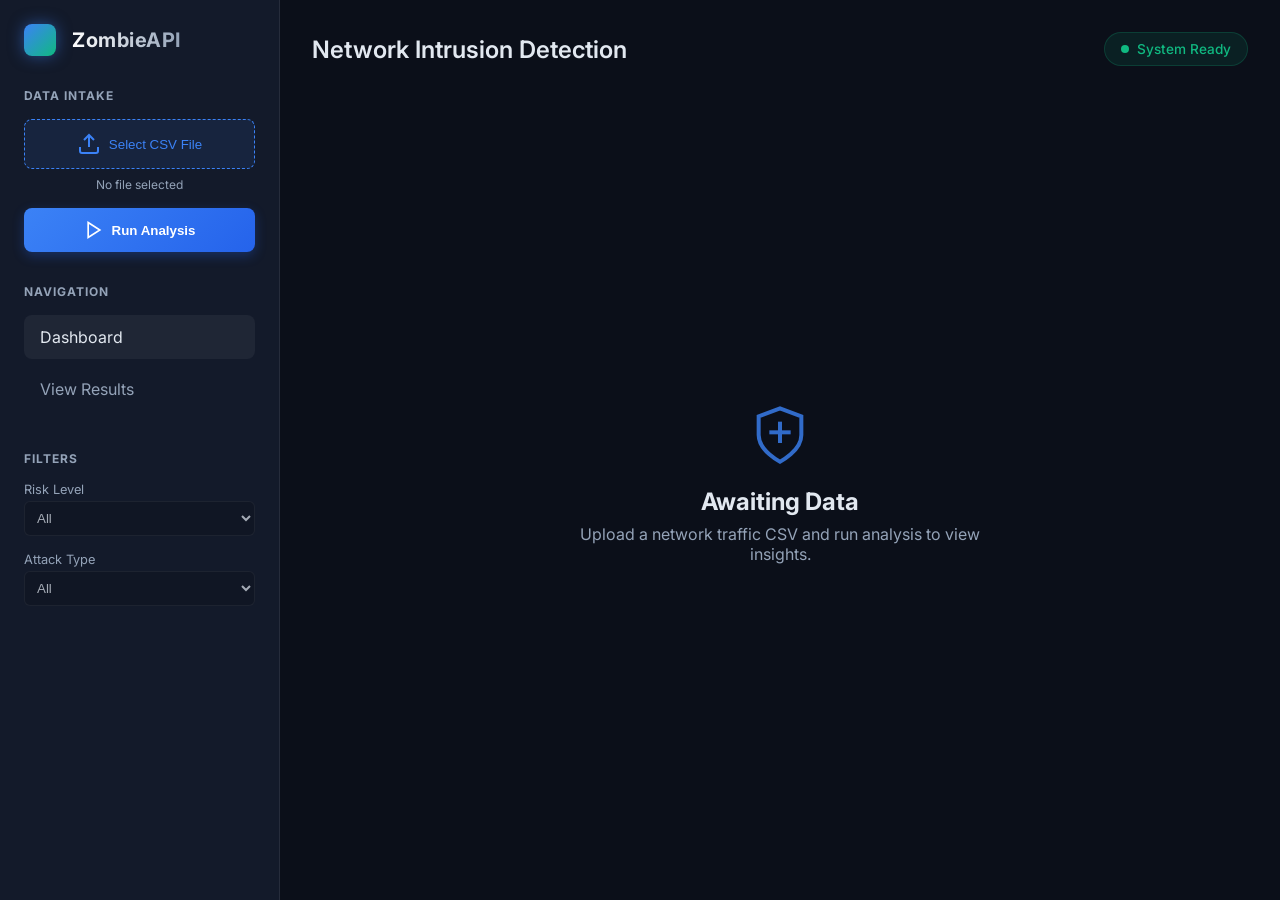
==== dashboard/static/index.html @ d1b9292c "added ui+backend" ====
<!DOCTYPE html>
<html lang="en">
<head>
    <meta charset="UTF-8">
    <meta name="viewport" content="width=device-width, initial-scale=1.0">
    <title>NIDS Dashboard - AI Security</title>
    <link href="https://fonts.googleapis.com/css2?family=Inter:wght@300;400;500;600;700&display=swap" rel="stylesheet">
    <link rel="stylesheet" href="styles.css">
</head>
<body>
    <div class="dashboard-container">
        <!-- Sidebar -->
        <aside class="sidebar">
            <div class="brand">
                <div class="logo"></div>
                <h2>ZombieAPI</h2>
            </div>
            
            <div class="nav-section">
                <h3>Data Intake</h3>
                <div class="upload-area" id="uploadArea">
                    <input type="file" id="csvFile" accept=".csv" hidden>
                    <button class="upload-btn" onclick="document.getElementById('csvFile').click()">
                        <svg width="24" height="24" viewBox="0 0 24 24" fill="none" stroke="currentColor" stroke-width="2"><path d="M21 15v4a2 2 0 0 1-2 2H5a2 2 0 0 1-2-2v-4"/><polyline points="17 8 12 3 7 8"/><line x1="12" y1="3" x2="12" y2="15"/></svg>
                        Select CSV File
                    </button>
                    <span id="fileName" class="file-name">No file selected</span>
                </div>
                
                <button class="action-btn primary" id="runAnalysisBtn">
                    <svg width="20" height="20" viewBox="0 0 24 24" fill="none" stroke="currentColor" stroke-width="2"><polygon points="5 3 19 12 5 21 5 3"/></svg>
                    Run Analysis
                </button>
            </div>

            <div class="nav-section">
                <h3>Navigation</h3>
                <ul class="nav-links">
                    <li class="active"><a href="#">Dashboard</a></li>
                    <li><a href="#" id="viewResultsBtn">View Results</a></li>
                </ul>
            </div>

            <div class="nav-section">
                <h3>Filters</h3>
                <div class="filter-group">
                    <label>Risk Level</label>
                    <select disabled>
                        <option>All</option>
                        <option>High</option>
                        <option>Medium</option>
                        <option>Low</option>
                    </select>
                </div>
                <div class="filter-group">
                    <label>Attack Type</label>
                    <select disabled>
                        <option>All</option>
                        <option>DDoS</option>
                        <option>Port Scan</option>
                    </select>
                </div>
            </div>
        </aside>

        <!-- Main Content -->
        <main class="main-content">
            <header>
                <h1>Network Intrusion Detection</h1>
                <div class="status-indicator">
                    <span class="pulse"></span>
                    <span id="systemStatus">System Ready</span>
                </div>
            </header>

            <!-- Loading Overlay -->
            <div id="loadingOverlay" class="loading-overlay hidden">
                <div class="spinner"></div>
                <p>Analyzing Traffic via ML Pipeline...</p>
            </div>

            <!-- Dashboard Content -->
            <div id="dashboardContent" class="dashboard-content hidden">
                <!-- Metrics -->
                <section class="metrics-grid">
                    <div class="metric-card">
                        <div class="metric-icon">🌊</div>
                        <div class="metric-info">
                            <span class="label">Total Flows</span>
                            <span class="value" id="metricTotalFlows">0</span>
                        </div>
                    </div>
                    <div class="metric-card warning">
                        <div class="metric-icon">⚠️</div>
                        <div class="metric-info">
                            <span class="label">Anomalies Detected</span>
                            <span class="value" id="metricAnomalies">0</span>
                        </div>
                    </div>
                    <div class="metric-card danger">
                        <div class="metric-icon">🚨</div>
                        <div class="metric-info">
                            <span class="label">High Risk Flows</span>
                            <span class="value" id="metricHighRisk">0</span>
                        </div>
                    </div>
                </section>

                <div class="middle-section">
                    <!-- Feature Importance Placeholder -->
                    <div class="chart-container glass-panel">
                        <h3>Feature Importance</h3>
                        <div id="featureImportanceList" class="feature-list">
                            <!-- Populated via JS -->
                        </div>
                    </div>
                    
                    <!-- Temporal Data Placeholder -->
                    <div class="chart-container glass-panel">
                        <h3>Anomaly Timeline</h3>
                        <div class="timeline-bars" id="timelineBars">
                            <!-- Populated via JS -->
                        </div>
                    </div>
                </div>

                <!-- Data Table -->
                <section class="table-section glass-panel">
                    <div class="table-header">
                        <h3>High-Risk Traffic Patterns</h3>
                    </div>
                    <div class="table-wrapper">
                        <table id="resultsTable">
                            <thead>
                                <tr>
                                    <th>Flow ID</th>
                                    <th>Attack Type</th>
                                    <th>Risk Level</th>
                                    <th>Risk Score</th>
                                    <th>Anomaly Score</th>
                                    <th>Confidence</th>
                                    <th>Behavior Tag</th>
                                    <th>Explanation</th>
                                </tr>
                            </thead>
                            <tbody id="tableBody">
                                <!-- Populated via JS -->
                            </tbody>
                        </table>
                    </div>
                </section>
            </div>
            
            <div id="welcomeScreen" class="welcome-screen">
                <div class="welcome-content">
                    <svg width="64" height="64" viewBox="0 0 24 24" fill="none" stroke="currentColor" stroke-width="1.5"><path d="M12 22s8-4 8-10V5l-8-3-8 3v7c0 6 8 10 8 10z"/><path d="M8 11h8"/><path d="M12 15V7"/></svg>
                    <h2>Awaiting Data</h2>
                    <p>Upload a network traffic CSV and run analysis to view insights.</p>
                </div>
            </div>
        </main>
    </div>
    
    <script src="script.js"></script>
</body>
</html>
---- dashboard/static/styles.css ----
:root {
    --bg-main: #0b0f19;
    --bg-sidebar: #131a2a;
    --bg-panel: rgba(26, 35, 50, 0.6);
    --text-primary: #e2e8f0;
    --text-secondary: #94a3b8;
    --accent-primary: #3b82f6;
    --accent-hover: #2563eb;
    --danger: #ef4444;
    --warning: #f59e0b;
    --success: #10b981;
    --border-color: rgba(255, 255, 255, 0.08);
    --glass-border: rgba(255, 255, 255, 0.1);
}

* {
    margin: 0;
    padding: 0;
    box-sizing: border-box;
}

body {
    font-family: 'Inter', sans-serif;
    background-color: var(--bg-main);
    color: var(--text-primary);
    overflow-x: hidden;
}

/* Layout */
.dashboard-container {
    display: flex;
    height: 100vh;
}

/* Sidebar */
.sidebar {
    width: 280px;
    background-color: var(--bg-sidebar);
    border-right: 1px solid var(--border-color);
    padding: 1.5rem;
    display: flex;
    flex-direction: column;
    gap: 2rem;
}

.brand {
    display: flex;
    align-items: center;
    gap: 1rem;
}

.logo {
    width: 32px;
    height: 32px;
    background: linear-gradient(135deg, var(--accent-primary), var(--success));
    border-radius: 8px;
    box-shadow: 0 0 15px rgba(59, 130, 246, 0.5);
}

.brand h2 {
    font-size: 1.25rem;
    font-weight: 700;
    letter-spacing: 0.5px;
    background: linear-gradient(to right, #fff, #94a3b8);
    -webkit-background-clip: text;
    -webkit-text-fill-color: transparent;
}

.nav-section h3 {
    font-size: 0.75rem;
    text-transform: uppercase;
    color: var(--text-secondary);
    letter-spacing: 1px;
    margin-bottom: 1rem;
}

/* Upload Area */
.upload-area {
    margin-bottom: 1rem;
}

.upload-btn {
    width: 100%;
    background-color: rgba(59, 130, 246, 0.1);
    color: var(--accent-primary);
    border: 1px dashed var(--accent-primary);
    padding: 0.75rem;
    border-radius: 8px;
    cursor: pointer;
    display: flex;
    align-items: center;
    justify-content: center;
    gap: 0.5rem;
    font-weight: 500;
    transition: all 0.3s ease;
}

.upload-btn:hover {
    background-color: rgba(59, 130, 246, 0.2);
}

.file-name {
    display: block;
    font-size: 0.75rem;
    color: var(--text-secondary);
    margin-top: 0.5rem;
    text-align: center;
    white-space: nowrap;
    overflow: hidden;
    text-overflow: ellipsis;
}

/* Buttons */
.action-btn {
    width: 100%;
    padding: 0.75rem;
    border-radius: 8px;
    border: none;
    font-weight: 600;
    cursor: pointer;
    display: flex;
    align-items: center;
    justify-content: center;
    gap: 0.5rem;
    transition: all 0.3s ease;
}

.action-btn.primary {
    background: linear-gradient(135deg, var(--accent-primary), var(--accent-hover));
    color: white;
    box-shadow: 0 4px 12px rgba(37, 99, 235, 0.3);
}

.action-btn.primary:hover {
    box-shadow: 0 6px 16px rgba(37, 99, 235, 0.4);
    transform: translateY(-1px);
}

.action-btn:disabled {
    opacity: 0.5;
    cursor: not-allowed;
    transform: none;
}

/* Navigation Links */
.nav-links {
    list-style: none;
}

.nav-links li {
    margin-bottom: 0.5rem;
}

.nav-links a {
    display: block;
    padding: 0.75rem 1rem;
    color: var(--text-secondary);
    text-decoration: none;
    border-radius: 8px;
    transition: all 0.2s;
}

.nav-links li.active a, .nav-links a:hover {
    background-color: rgba(255, 255, 255, 0.05);
    color: var(--text-primary);
}

/* Filters */
.filter-group {
    margin-bottom: 1rem;
}

.filter-group label {
    display: block;
    font-size: 0.8rem;
    color: var(--text-secondary);
    margin-bottom: 0.25rem;
}

.filter-group select {
    width: 100%;
    background-color: rgba(0, 0, 0, 0.2);
    border: 1px solid var(--border-color);
    color: var(--text-primary);
    padding: 0.5rem;
    border-radius: 6px;
    outline: none;
}

/* Main Content */
.main-content {
    flex: 1;
    display: flex;
    flex-direction: column;
    overflow-y: auto;
    padding: 2rem;
    position: relative;
}

header {
    display: flex;
    justify-content: space-between;
    align-items: center;
    margin-bottom: 2rem;
}

header h1 {
    font-size: 1.5rem;
    font-weight: 600;
}

.status-indicator {
    display: flex;
    align-items: center;
    gap: 0.5rem;
    background-color: rgba(16, 185, 129, 0.1);
    color: var(--success);
    padding: 0.5rem 1rem;
    border-radius: 20px;
    font-size: 0.85rem;
    font-weight: 500;
    border: 1px solid rgba(16, 185, 129, 0.2);
}

.pulse {
    width: 8px;
    height: 8px;
    background-color: var(--success);
    border-radius: 50%;
    box-shadow: 0 0 0 0 rgba(16, 185, 129, 0.7);
    animation: pulse 2s infinite;
}

@keyframes pulse {
    0% { transform: scale(0.95); box-shadow: 0 0 0 0 rgba(16, 185, 129, 0.7); }
    70% { transform: scale(1); box-shadow: 0 0 0 6px rgba(16, 185, 129, 0); }
    100% { transform: scale(0.95); box-shadow: 0 0 0 0 rgba(16, 185, 129, 0); }
}

/* Glassmorphism Panels */
.glass-panel {
    background: var(--bg-panel);
    backdrop-filter: blur(10px);
    -webkit-backdrop-filter: blur(10px);
    border: 1px solid var(--glass-border);
    border-radius: 12px;
    padding: 1.5rem;
}

/* Metrics Grid */
.metrics-grid {
    display: grid;
    grid-template-columns: repeat(3, 1fr);
    gap: 1.5rem;
    margin-bottom: 1.5rem;
}

.metric-card {
    background: var(--bg-panel);
    border: 1px solid var(--glass-border);
    border-radius: 12px;
    padding: 1.5rem;
    display: flex;
    align-items: center;
    gap: 1rem;
    transition: transform 0.3s ease, box-shadow 0.3s ease;
}

.metric-card:hover {
    transform: translateY(-2px);
    box-shadow: 0 8px 24px rgba(0, 0, 0, 0.2);
}

.metric-icon {
    width: 48px;
    height: 48px;
    border-radius: 12px;
    background-color: rgba(59, 130, 246, 0.1);
    display: flex;
    align-items: center;
    justify-content: center;
    font-size: 1.5rem;
}

.metric-card.warning .metric-icon {
    background-color: rgba(245, 158, 11, 0.1);
}

.metric-card.danger .metric-icon {
    background-color: rgba(239, 68, 68, 0.1);
}

.metric-info {
    display: flex;
    flex-direction: column;
}

.metric-info .label {
    font-size: 0.85rem;
    color: var(--text-secondary);
    margin-bottom: 0.25rem;
}

.metric-info .value {
    font-size: 1.75rem;
    font-weight: 700;
}

.metric-card.warning .value { color: var(--warning); }
.metric-card.danger .value { color: var(--danger); }

/* Middle Section */
.middle-section {
    display: grid;
    grid-template-columns: 1fr 1fr;
    gap: 1.5rem;
    margin-bottom: 1.5rem;
}

.chart-container h3 {
    font-size: 1rem;
    margin-bottom: 1rem;
    color: var(--text-primary);
}

/* Feature List */
.feature-list {
    display: flex;
    flex-direction: column;
    gap: 0.75rem;
}

.feature-item {
    display: flex;
    align-items: center;
    justify-content: space-between;
}

.feature-name {
    font-size: 0.85rem;
    color: var(--text-secondary);
    width: 40%;
}

.feature-bar-bg {
    flex: 1;
    height: 6px;
    background-color: rgba(255, 255, 255, 0.1);
    border-radius: 3px;
    margin: 0 1rem;
    overflow: hidden;
}

.feature-bar-fill {
    height: 100%;
    background: linear-gradient(90deg, var(--accent-primary), #8b5cf6);
    border-radius: 3px;
}

.feature-value {
    font-size: 0.85rem;
    font-weight: 600;
    width: 15%;
    text-align: right;
}

/* Timeline */
.timeline-bars {
    display: flex;
    align-items: flex-end;
    justify-content: space-between;
    height: 120px;
    padding-top: 1rem;
}

.timeline-bar-container {
    display: flex;
    flex-direction: column;
    align-items: center;
    gap: 0.5rem;
    flex: 1;
}

.t-bar {
    width: 24px;
    background: linear-gradient(0deg, rgba(239, 68, 68, 0.4), var(--danger));
    border-radius: 4px 4px 0 0;
    transition: height 0.5s ease;
}

.t-label {
    font-size: 0.75rem;
    color: var(--text-secondary);
}

/* Table */
.table-section {
    flex: 1;
    display: flex;
    flex-direction: column;
}

.table-header {
    margin-bottom: 1rem;
}

.table-wrapper {
    overflow-x: auto;
}

table {
    width: 100%;
    border-collapse: separate;
    border-spacing: 0;
}

th {
    text-align: left;
    padding: 1rem;
    font-size: 0.75rem;
    text-transform: uppercase;
    color: var(--text-secondary);
    border-bottom: 1px solid var(--border-color);
    background-color: rgba(0, 0, 0, 0.2);
}

th:first-child { border-top-left-radius: 8px; }
th:last-child { border-top-right-radius: 8px; }

td {
    padding: 1rem;
    font-size: 0.85rem;
    border-bottom: 1px solid rgba(255, 255, 255, 0.05);
}

tr:hover td {
    background-color: rgba(255, 255, 255, 0.02);
}

/* Badges */
.badge {
    padding: 0.25rem 0.5rem;
    border-radius: 4px;
    font-size: 0.75rem;
    font-weight: 600;
}

.badge.high { background-color: rgba(239, 68, 68, 0.2); color: var(--danger); border: 1px solid rgba(239, 68, 68, 0.3); }
.badge.medium { background-color: rgba(245, 158, 11, 0.2); color: var(--warning); border: 1px solid rgba(245, 158, 11, 0.3); }
.badge.low { background-color: rgba(16, 185, 129, 0.2); color: var(--success); border: 1px solid rgba(16, 185, 129, 0.3); }

/* Utilities */
.hidden { display: none !important; }

/* Loading Overlay */
.loading-overlay {
    position: absolute;
    top: 0; left: 0; right: 0; bottom: 0;
    background-color: rgba(11, 15, 25, 0.8);
    backdrop-filter: blur(5px);
    display: flex;
    flex-direction: column;
    align-items: center;
    justify-content: center;
    z-index: 100;
    border-radius: inherit;
}

.spinner {
    width: 50px;
    height: 50px;
    border: 3px solid rgba(59, 130, 246, 0.3);
    border-radius: 50%;
    border-top-color: var(--accent-primary);
    animation: spin 1s ease-in-out infinite;
    margin-bottom: 1rem;
}

@keyframes spin {
    to { transform: rotate(360deg); }
}

/* Welcome Screen */
.welcome-screen {
    flex: 1;
    display: flex;
    align-items: center;
    justify-content: center;
    height: 100%;
}

.welcome-content {
    text-align: center;
    color: var(--text-secondary);
    max-width: 400px;
}

.welcome-content svg {
    color: var(--accent-primary);
    margin-bottom: 1rem;
    opacity: 0.8;
}

.welcome-content h2 {
    color: var(--text-primary);
    margin-bottom: 0.5rem;
}
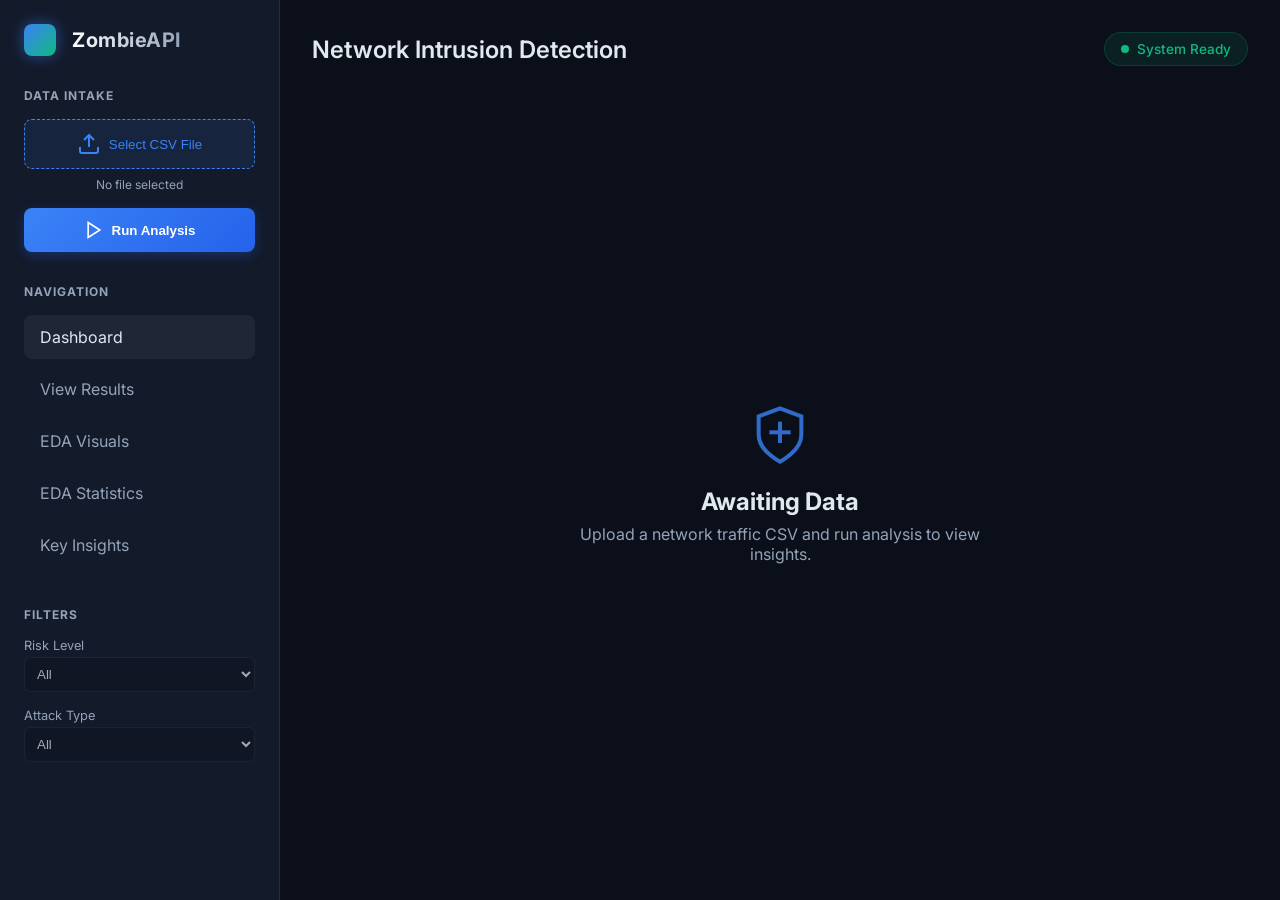
==== commit ff1e26f6: "ML+EDA working" ====
--- a/dashboard/static/index.html
+++ b/dashboard/static/index.html
@@ -6,6 +6,7 @@
     <title>NIDS Dashboard - AI Security</title>
     <link href="https://fonts.googleapis.com/css2?family=Inter:wght@300;400;500;600;700&display=swap" rel="stylesheet">
     <link rel="stylesheet" href="styles.css">
+    <link rel="icon" href="data:,">
 </head>
 <body>
     <div class="dashboard-container">
@@ -36,8 +37,11 @@
             <div class="nav-section">
                 <h3>Navigation</h3>
                 <ul class="nav-links">
-                    <li class="active"><a href="#">Dashboard</a></li>
+                    <li class="active"><a href="#" id="navDashboard">Dashboard</a></li>
                     <li><a href="#" id="viewResultsBtn">View Results</a></li>
+                    <li><a href="#" id="navVisuals">EDA Visuals</a></li>
+                    <li><a href="#" id="navStats">EDA Statistics</a></li>
+                    <li><a href="#" id="navInsights">Key Insights</a></li>
                 </ul>
             </div>
 
@@ -158,6 +162,118 @@
                     <p>Upload a network traffic CSV and run analysis to view insights.</p>
                 </div>
             </div>
+
+            <!-- Visuals Content -->
+            <div id="visualsContent" class="dashboard-content hidden">
+                <div class="table-header" style="margin-bottom: 2rem;">
+                    <h3>Exploratory Data Analysis (EDA) Visualizations</h3>
+                </div>
+                <div class="visuals-grid">
+                    <div class="visual-card glass-panel">
+                        <h4>Class Distribution</h4>
+                        <img src="visuals/class_distribution.png" alt="Class Distribution" />
+                    </div>
+                    <div class="visual-card glass-panel">
+                        <h4>Flow Behavior Separation</h4>
+                        <img src="visuals/flow_behavior.png" alt="Flow Behavior" />
+                    </div>
+                    <div class="visual-card glass-panel">
+                        <h4>Traffic Intensity</h4>
+                        <img src="visuals/traffic_intensity.png" alt="Traffic Intensity" />
+                    </div>
+                    <div class="visual-card glass-panel">
+                        <h4>Burstiness vs Packet Rate</h4>
+                        <img src="visuals/burstiness.png" alt="Burstiness vs Packet Rate" />
+                    </div>
+                    <div class="visual-card glass-panel">
+                        <h4>Timing Behavior</h4>
+                        <img src="visuals/timing_behavior.png" alt="Timing Behavior" />
+                    </div>
+                    <div class="visual-card glass-panel">
+                        <h4>Packet Ratio Analysis</h4>
+                        <img src="visuals/packet_ratio.png" alt="Packet Ratio" />
+                    </div>
+                    <div class="visual-card glass-panel">
+                        <h4>Average Flag Behavior</h4>
+                        <img src="visuals/flag_behavior.png" alt="Flag Behavior" />
+                    </div>
+                    <div class="visual-card glass-panel">
+                        <h4>Top Ports</h4>
+                        <img src="visuals/top_ports.png" alt="Top Ports" />
+                    </div>
+                    <div class="visual-card glass-panel">
+                        <h4>Top Ports vs Attack Heatmap</h4>
+                        <img src="visuals/port_attack_heatmap.png" alt="Port Attack Heatmap" />
+                    </div>
+                    <div class="visual-card glass-panel">
+                        <h4>Feature Correlation Heatmap</h4>
+                        <img src="visuals/correlation_heatmap.png" alt="Correlation Heatmap" />
+                    </div>
+                    <div class="visual-card glass-panel">
+                        <h4>Day-wise Attack Distribution</h4>
+                        <img src="visuals/day_wise_attack.png" alt="Day-wise Attack" />
+                    </div>
+                    <div class="visual-card glass-panel">
+                        <h4>Repeat Call Ratio</h4>
+                        <img src="visuals/repeat_call_ratio.png" alt="Repeat Call Ratio" />
+                    </div>
+
+                    <!-- Basic EDA Visuals added below -->
+                    <div class="table-header" style="margin-top: 1.5rem; margin-bottom: 0.5rem; grid-column: 1 / -1;">
+                        <h3 style="color: var(--accent-primary);">Basic EDA Visualizations</h3>
+                    </div>
+                    
+                    <div class="visual-card glass-panel">
+                        <h4>Basic Class Distribution</h4>
+                        <img src="visuals/basic_class_dist.png" alt="Class Distribution" />
+                    </div>
+                    <div class="visual-card glass-panel">
+                        <h4>Flow Duration vs Bytes/s</h4>
+                        <img src="visuals/basic_scatter.png" alt="Flow Duration Scatter" />
+                    </div>
+                    <div class="visual-card glass-panel">
+                        <h4>Feature Distributions (Boxplots)</h4>
+                        <img src="visuals/basic_boxplots.png" alt="Feature Boxplots" />
+                    </div>
+                    <div class="visual-card glass-panel">
+                        <h4>Timing Behavior (KDE)</h4>
+                        <img src="visuals/basic_timing.png" alt="Timing Behavior KDE" />
+                    </div>
+                    <div class="visual-card glass-panel" style="grid-column: 1 / -1;">
+                        <h4>Feature Distributions (Histograms)</h4>
+                        <img src="visuals/basic_histograms.png" alt="Feature Histograms" style="max-height: 400px; object-fit: contain;" />
+                    </div>
+                    <div class="visual-card glass-panel" style="grid-column: 1 / -1;">
+                        <h4>Basic Correlation Heatmap</h4>
+                        <img src="visuals/basic_correlation.png" alt="Basic Correlation Heatmap" style="max-height: 500px; object-fit: contain;" />
+                    </div>
+                </div>
+            </div>
+
+            <!-- Insights Content -->
+            <div id="insightsContent" class="dashboard-content hidden">
+                <div class="table-header" style="margin-bottom: 2rem;">
+                    <h3>Machine Learning & EDA Insights</h3>
+                </div>
+                
+                <div class="glass-panel" style="margin-bottom: 2rem; border-left: 4px solid var(--accent-primary);">
+                    <h3 style="color: var(--accent-primary); margin-bottom: 1rem;">Key Insights</h3>
+                    <ul class="insights-list" id="insightsList">
+                        <!-- Populated via JS -->
+                    </ul>
+                </div>
+            </div>
+
+            <!-- Stats Content -->
+            <div id="statsContent" class="dashboard-content hidden">
+                <div class="table-header" style="margin-bottom: 2rem;">
+                    <h3>Exploratory Data Analysis (EDA) Statistics</h3>
+                </div>
+                
+                <div class="stats-grid" id="statsGrid">
+                    <!-- Populated via JS -->
+                </div>
+            </div>
         </main>
     </div>
     
--- a/dashboard/static/styles.css
+++ b/dashboard/static/styles.css
@@ -505,3 +505,79 @@
     color: var(--text-primary);
     margin-bottom: 0.5rem;
 }
+
+/* EDA Visuals */
+.visuals-grid {
+    display: grid;
+    grid-template-columns: repeat(2, 1fr);
+    gap: 1.5rem;
+}
+
+.visual-card {
+    display: flex;
+    flex-direction: column;
+    align-items: center;
+}
+
+.visual-card h4 {
+    margin-bottom: 1rem;
+    font-size: 1rem;
+    color: var(--text-primary);
+    text-align: center;
+}
+
+.visual-card img {
+    max-width: 100%;
+    height: auto;
+    border-radius: 8px;
+    border: 1px solid var(--border-color);
+}
+
+/* EDA Statistics */
+.stats-grid {
+    display: grid;
+    grid-template-columns: repeat(2, 1fr);
+    gap: 1.5rem;
+}
+
+.stat-card {
+    display: flex;
+    flex-direction: column;
+    padding: 1.5rem;
+}
+
+.stat-card h4 {
+    margin-bottom: 1rem;
+    font-size: 1.1rem;
+    color: var(--accent-primary);
+    border-bottom: 1px solid var(--border-color);
+    padding-bottom: 0.5rem;
+}
+
+.stat-content {
+    font-size: 0.9rem;
+    color: var(--text-primary);
+}
+
+.stat-list {
+    list-style: none;
+    padding: 0;
+}
+
+.stat-list li {
+    margin-bottom: 0.5rem;
+    display: flex;
+    justify-content: space-between;
+}
+
+.insights-list {
+    list-style-type: disc;
+    padding-left: 1.5rem;
+    color: var(--text-primary);
+}
+
+.insights-list li {
+    margin-bottom: 0.75rem;
+    line-height: 1.4;
+}
+
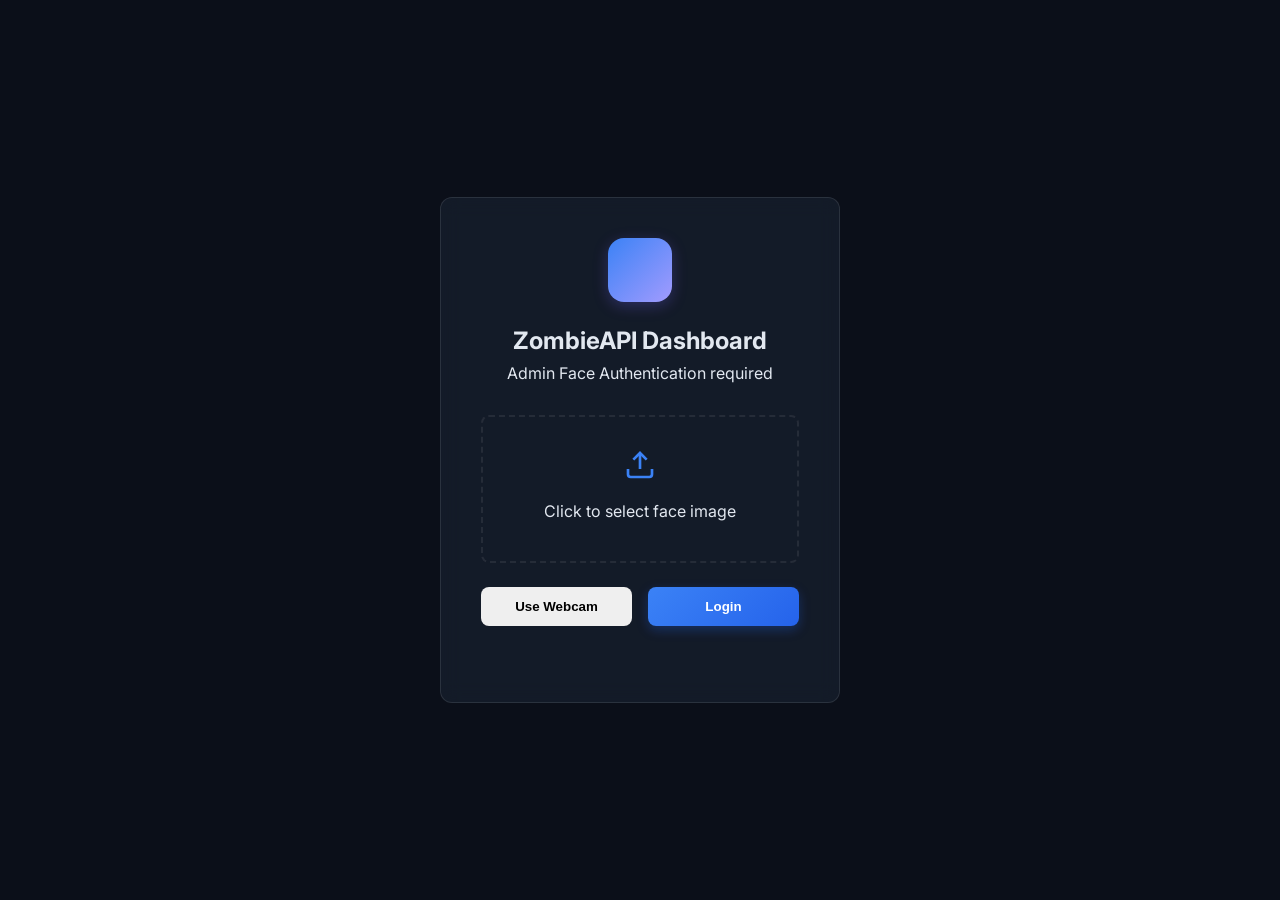
==== commit b4540df6: "Fix face auth + ML integration: corrected run_prediction signature" ====
--- a/dashboard/static/index.html
+++ b/dashboard/static/index.html
@@ -3,280 +3,207 @@
 <head>
     <meta charset="UTF-8">
     <meta name="viewport" content="width=device-width, initial-scale=1.0">
-    <title>NIDS Dashboard - AI Security</title>
+    <title>Login - ZombieAPI</title>
     <link href="https://fonts.googleapis.com/css2?family=Inter:wght@300;400;500;600;700&display=swap" rel="stylesheet">
     <link rel="stylesheet" href="styles.css">
     <link rel="icon" href="data:,">
+    <style>
+        body {
+            display: flex;
+            align-items: center;
+            justify-content: center;
+            height: 100vh;
+            margin: 0;
+            background-color: var(--bg-main);
+        }
+        .login-card {
+            width: 400px;
+            padding: 2.5rem;
+            text-align: center;
+        }
+        .login-card h2 {
+            margin-bottom: 0.5rem;
+            color: var(--text-main);
+        }
+        .login-card p {
+            color: var(--text-muted);
+            margin-bottom: 2rem;
+        }
+        .upload-area {
+            border: 2px dashed var(--border-color);
+            border-radius: 8px;
+            padding: 2rem;
+            margin-bottom: 1.5rem;
+            cursor: pointer;
+            transition: all 0.3s ease;
+        }
+        .upload-area:hover {
+            border-color: var(--accent-primary);
+            background: rgba(108, 92, 231, 0.05);
+        }
+        #webcamContainer {
+            display: none;
+            margin-bottom: 1.5rem;
+            border-radius: 8px;
+            overflow: hidden;
+            border: 2px solid var(--border-color);
+        }
+        #webcam {
+            width: 100%;
+            display: block;
+            background: #000;
+        }
+        .action-btns {
+            display: flex;
+            gap: 1rem;
+            margin-bottom: 1rem;
+        }
+        .action-btns button {
+            flex: 1;
+        }
+        .error-msg {
+            color: var(--accent-danger);
+            margin-top: 1rem;
+            font-size: 0.95rem;
+            min-height: 1.2rem;
+            font-weight: 500;
+        }
+    </style>
 </head>
 <body>
-    <div class="dashboard-container">
-        <!-- Sidebar -->
-        <aside class="sidebar">
-            <div class="brand">
-                <div class="logo"></div>
-                <h2>ZombieAPI</h2>
+
+    <div class="login-card glass-panel">
+        <div class="logo" style="margin: 0 auto 1.5rem auto; width: 64px; height: 64px; background: linear-gradient(135deg, var(--accent-primary), #a29bfe); border-radius: 16px; box-shadow: 0 4px 15px rgba(108, 92, 231, 0.3);"></div>
+        <h2>ZombieAPI Dashboard</h2>
+        <p>Admin Face Authentication required</p>
+
+        <!-- Upload Mode -->
+        <div id="uploadMode">
+            <div class="upload-area" onclick="document.getElementById('faceFile').click()">
+                <svg width="32" height="32" viewBox="0 0 24 24" fill="none" stroke="var(--accent-primary)" stroke-width="2"><path d="M21 15v4a2 2 0 0 1-2 2H5a2 2 0 0 1-2-2v-4"/><polyline points="17 8 12 3 7 8"/><line x1="12" y1="3" x2="12" y2="15"/></svg>
+                <p style="margin-top: 1rem; margin-bottom: 0;">Click to select face image</p>
+                <span id="fileNameDisplay" style="font-size: 0.85rem; color: var(--accent-primary); display: block; margin-top: 0.5rem; font-weight: 500;"></span>
             </div>
-            
-            <div class="nav-section">
-                <h3>Data Intake</h3>
-                <div class="upload-area" id="uploadArea">
-                    <input type="file" id="csvFile" accept=".csv" hidden>
-                    <button class="upload-btn" onclick="document.getElementById('csvFile').click()">
-                        <svg width="24" height="24" viewBox="0 0 24 24" fill="none" stroke="currentColor" stroke-width="2"><path d="M21 15v4a2 2 0 0 1-2 2H5a2 2 0 0 1-2-2v-4"/><polyline points="17 8 12 3 7 8"/><line x1="12" y1="3" x2="12" y2="15"/></svg>
-                        Select CSV File
-                    </button>
-                    <span id="fileName" class="file-name">No file selected</span>
-                </div>
+            <input type="file" id="faceFile" accept="image/*" hidden>
+        </div>
+
+        <!-- Webcam Mode -->
+        <div id="webcamContainer">
+            <video id="webcam" autoplay playsinline></video>
+        </div>
+
+        <div class="action-btns">
+            <button class="action-btn" id="toggleWebcamBtn">Use Webcam</button>
+            <button class="action-btn primary" id="loginBtn">Login</button>
+        </div>
+
+        <div id="statusMsg" class="error-msg"></div>
+    </div>
+
+    <script>
+        const faceFile = document.getElementById('faceFile');
+        const fileNameDisplay = document.getElementById('fileNameDisplay');
+        const toggleWebcamBtn = document.getElementById('toggleWebcamBtn');
+        const webcamContainer = document.getElementById('webcamContainer');
+        const uploadMode = document.getElementById('uploadMode');
+        const webcam = document.getElementById('webcam');
+        const loginBtn = document.getElementById('loginBtn');
+        const statusMsg = document.getElementById('statusMsg');
+
+        let isWebcamMode = false;
+        let stream = null;
+
+        faceFile.addEventListener('change', (e) => {
+            if (e.target.files.length > 0) {
+                fileNameDisplay.textContent = e.target.files[0].name;
+            } else {
+                fileNameDisplay.textContent = '';
+            }
+            statusMsg.textContent = '';
+            statusMsg.style.color = 'var(--accent-danger)';
+        });
+
+        toggleWebcamBtn.addEventListener('click', async () => {
+            if (!isWebcamMode) {
+                try {
+                    stream = await navigator.mediaDevices.getUserMedia({ video: true });
+                    webcam.srcObject = stream;
+                    webcamContainer.style.display = 'block';
+                    uploadMode.style.display = 'none';
+                    toggleWebcamBtn.textContent = 'Use Upload';
+                    isWebcamMode = true;
+                    statusMsg.textContent = '';
+                } catch (err) {
+                    console.error("Webcam error", err);
+                    statusMsg.textContent = "Could not access webcam.";
+                    statusMsg.style.color = "var(--accent-danger)";
+                }
+            } else {
+                if (stream) {
+                    stream.getTracks().forEach(track => track.stop());
+                }
+                webcamContainer.style.display = 'none';
+                uploadMode.style.display = 'block';
+                toggleWebcamBtn.textContent = 'Use Webcam';
+                isWebcamMode = false;
+            }
+        });
+
+        loginBtn.addEventListener('click', async () => {
+            statusMsg.textContent = 'Authenticating...';
+            statusMsg.style.color = 'var(--text-main)';
+            loginBtn.disabled = true;
+
+            const formData = new FormData();
+
+            if (isWebcamMode) {
+                const canvas = document.createElement('canvas');
+                canvas.width = webcam.videoWidth;
+                canvas.height = webcam.videoHeight;
+                canvas.getContext('2d').drawImage(webcam, 0, 0);
                 
-                <button class="action-btn primary" id="runAnalysisBtn">
-                    <svg width="20" height="20" viewBox="0 0 24 24" fill="none" stroke="currentColor" stroke-width="2"><polygon points="5 3 19 12 5 21 5 3"/></svg>
-                    Run Analysis
-                </button>
-            </div>
-
-            <div class="nav-section">
-                <h3>Navigation</h3>
-                <ul class="nav-links">
-                    <li class="active"><a href="#" id="navDashboard">Dashboard</a></li>
-                    <li><a href="#" id="viewResultsBtn">View Results</a></li>
-                    <li><a href="#" id="navVisuals">EDA Visuals</a></li>
-                    <li><a href="#" id="navStats">EDA Statistics</a></li>
-                    <li><a href="#" id="navInsights">Key Insights</a></li>
-                </ul>
-            </div>
-
-            <div class="nav-section">
-                <h3>Filters</h3>
-                <div class="filter-group">
-                    <label>Risk Level</label>
-                    <select disabled>
-                        <option>All</option>
-                        <option>High</option>
-                        <option>Medium</option>
-                        <option>Low</option>
-                    </select>
-                </div>
-                <div class="filter-group">
-                    <label>Attack Type</label>
-                    <select disabled>
-                        <option>All</option>
-                        <option>DDoS</option>
-                        <option>Port Scan</option>
-                    </select>
-                </div>
-            </div>
-        </aside>
-
-        <!-- Main Content -->
-        <main class="main-content">
-            <header>
-                <h1>Network Intrusion Detection</h1>
-                <div class="status-indicator">
-                    <span class="pulse"></span>
-                    <span id="systemStatus">System Ready</span>
-                </div>
-            </header>
-
-            <!-- Loading Overlay -->
-            <div id="loadingOverlay" class="loading-overlay hidden">
-                <div class="spinner"></div>
-                <p>Analyzing Traffic via ML Pipeline...</p>
-            </div>
-
-            <!-- Dashboard Content -->
-            <div id="dashboardContent" class="dashboard-content hidden">
-                <!-- Metrics -->
-                <section class="metrics-grid">
-                    <div class="metric-card">
-                        <div class="metric-icon">🌊</div>
-                        <div class="metric-info">
-                            <span class="label">Total Flows</span>
-                            <span class="value" id="metricTotalFlows">0</span>
-                        </div>
-                    </div>
-                    <div class="metric-card warning">
-                        <div class="metric-icon">⚠️</div>
-                        <div class="metric-info">
-                            <span class="label">Anomalies Detected</span>
-                            <span class="value" id="metricAnomalies">0</span>
-                        </div>
-                    </div>
-                    <div class="metric-card danger">
-                        <div class="metric-icon">🚨</div>
-                        <div class="metric-info">
-                            <span class="label">High Risk Flows</span>
-                            <span class="value" id="metricHighRisk">0</span>
-                        </div>
-                    </div>
-                </section>
-
-                <div class="middle-section">
-                    <!-- Feature Importance Placeholder -->
-                    <div class="chart-container glass-panel">
-                        <h3>Feature Importance</h3>
-                        <div id="featureImportanceList" class="feature-list">
-                            <!-- Populated via JS -->
-                        </div>
-                    </div>
+                const blob = await new Promise(resolve => canvas.toBlob(resolve, 'image/jpeg'));
+                formData.append('file', blob, 'webcam.jpg');
+            } else {
+                if (faceFile.files.length === 0) {
+                    statusMsg.textContent = 'Please select an image first.';
+                    statusMsg.style.color = 'var(--accent-danger)';
+                    loginBtn.disabled = false;
+                    return;
+                }
+                formData.append('file', faceFile.files[0]);
+            }
+
+            try {
+                const response = await fetch('/face-login', {
+                    method: 'POST',
+                    body: formData
+                });
+                const data = await response.json();
+
+                if (response.ok && data.success) {
+                    statusMsg.textContent = 'Access Granted!';
+                    statusMsg.style.color = '#00b894';
+                    sessionStorage.setItem('zombie_auth_token', data.token);
                     
-                    <!-- Temporal Data Placeholder -->
-                    <div class="chart-container glass-panel">
-                        <h3>Anomaly Timeline</h3>
-                        <div class="timeline-bars" id="timelineBars">
-                            <!-- Populated via JS -->
-                        </div>
-                    </div>
-                </div>
-
-                <!-- Data Table -->
-                <section class="table-section glass-panel">
-                    <div class="table-header">
-                        <h3>High-Risk Traffic Patterns</h3>
-                    </div>
-                    <div class="table-wrapper">
-                        <table id="resultsTable">
-                            <thead>
-                                <tr>
-                                    <th>Flow ID</th>
-                                    <th>Attack Type</th>
-                                    <th>Risk Level</th>
-                                    <th>Risk Score</th>
-                                    <th>Anomaly Score</th>
-                                    <th>Confidence</th>
-                                    <th>Behavior Tag</th>
-                                    <th>Explanation</th>
-                                </tr>
-                            </thead>
-                            <tbody id="tableBody">
-                                <!-- Populated via JS -->
-                            </tbody>
-                        </table>
-                    </div>
-                </section>
-            </div>
-            
-            <div id="welcomeScreen" class="welcome-screen">
-                <div class="welcome-content">
-                    <svg width="64" height="64" viewBox="0 0 24 24" fill="none" stroke="currentColor" stroke-width="1.5"><path d="M12 22s8-4 8-10V5l-8-3-8 3v7c0 6 8 10 8 10z"/><path d="M8 11h8"/><path d="M12 15V7"/></svg>
-                    <h2>Awaiting Data</h2>
-                    <p>Upload a network traffic CSV and run analysis to view insights.</p>
-                </div>
-            </div>
-
-            <!-- Visuals Content -->
-            <div id="visualsContent" class="dashboard-content hidden">
-                <div class="table-header" style="margin-bottom: 2rem;">
-                    <h3>Exploratory Data Analysis (EDA) Visualizations</h3>
-                </div>
-                <div class="visuals-grid">
-                    <div class="visual-card glass-panel">
-                        <h4>Class Distribution</h4>
-                        <img src="visuals/class_distribution.png" alt="Class Distribution" />
-                    </div>
-                    <div class="visual-card glass-panel">
-                        <h4>Flow Behavior Separation</h4>
-                        <img src="visuals/flow_behavior.png" alt="Flow Behavior" />
-                    </div>
-                    <div class="visual-card glass-panel">
-                        <h4>Traffic Intensity</h4>
-                        <img src="visuals/traffic_intensity.png" alt="Traffic Intensity" />
-                    </div>
-                    <div class="visual-card glass-panel">
-                        <h4>Burstiness vs Packet Rate</h4>
-                        <img src="visuals/burstiness.png" alt="Burstiness vs Packet Rate" />
-                    </div>
-                    <div class="visual-card glass-panel">
-                        <h4>Timing Behavior</h4>
-                        <img src="visuals/timing_behavior.png" alt="Timing Behavior" />
-                    </div>
-                    <div class="visual-card glass-panel">
-                        <h4>Packet Ratio Analysis</h4>
-                        <img src="visuals/packet_ratio.png" alt="Packet Ratio" />
-                    </div>
-                    <div class="visual-card glass-panel">
-                        <h4>Average Flag Behavior</h4>
-                        <img src="visuals/flag_behavior.png" alt="Flag Behavior" />
-                    </div>
-                    <div class="visual-card glass-panel">
-                        <h4>Top Ports</h4>
-                        <img src="visuals/top_ports.png" alt="Top Ports" />
-                    </div>
-                    <div class="visual-card glass-panel">
-                        <h4>Top Ports vs Attack Heatmap</h4>
-                        <img src="visuals/port_attack_heatmap.png" alt="Port Attack Heatmap" />
-                    </div>
-                    <div class="visual-card glass-panel">
-                        <h4>Feature Correlation Heatmap</h4>
-                        <img src="visuals/correlation_heatmap.png" alt="Correlation Heatmap" />
-                    </div>
-                    <div class="visual-card glass-panel">
-                        <h4>Day-wise Attack Distribution</h4>
-                        <img src="visuals/day_wise_attack.png" alt="Day-wise Attack" />
-                    </div>
-                    <div class="visual-card glass-panel">
-                        <h4>Repeat Call Ratio</h4>
-                        <img src="visuals/repeat_call_ratio.png" alt="Repeat Call Ratio" />
-                    </div>
-
-                    <!-- Basic EDA Visuals added below -->
-                    <div class="table-header" style="margin-top: 1.5rem; margin-bottom: 0.5rem; grid-column: 1 / -1;">
-                        <h3 style="color: var(--accent-primary);">Basic EDA Visualizations</h3>
-                    </div>
-                    
-                    <div class="visual-card glass-panel">
-                        <h4>Basic Class Distribution</h4>
-                        <img src="visuals/basic_class_dist.png" alt="Class Distribution" />
-                    </div>
-                    <div class="visual-card glass-panel">
-                        <h4>Flow Duration vs Bytes/s</h4>
-                        <img src="visuals/basic_scatter.png" alt="Flow Duration Scatter" />
-                    </div>
-                    <div class="visual-card glass-panel">
-                        <h4>Feature Distributions (Boxplots)</h4>
-                        <img src="visuals/basic_boxplots.png" alt="Feature Boxplots" />
-                    </div>
-                    <div class="visual-card glass-panel">
-                        <h4>Timing Behavior (KDE)</h4>
-                        <img src="visuals/basic_timing.png" alt="Timing Behavior KDE" />
-                    </div>
-                    <div class="visual-card glass-panel" style="grid-column: 1 / -1;">
-                        <h4>Feature Distributions (Histograms)</h4>
-                        <img src="visuals/basic_histograms.png" alt="Feature Histograms" style="max-height: 400px; object-fit: contain;" />
-                    </div>
-                    <div class="visual-card glass-panel" style="grid-column: 1 / -1;">
-                        <h4>Basic Correlation Heatmap</h4>
-                        <img src="visuals/basic_correlation.png" alt="Basic Correlation Heatmap" style="max-height: 500px; object-fit: contain;" />
-                    </div>
-                </div>
-            </div>
-
-            <!-- Insights Content -->
-            <div id="insightsContent" class="dashboard-content hidden">
-                <div class="table-header" style="margin-bottom: 2rem;">
-                    <h3>Machine Learning & EDA Insights</h3>
-                </div>
-                
-                <div class="glass-panel" style="margin-bottom: 2rem; border-left: 4px solid var(--accent-primary);">
-                    <h3 style="color: var(--accent-primary); margin-bottom: 1rem;">Key Insights</h3>
-                    <ul class="insights-list" id="insightsList">
-                        <!-- Populated via JS -->
-                    </ul>
-                </div>
-            </div>
-
-            <!-- Stats Content -->
-            <div id="statsContent" class="dashboard-content hidden">
-                <div class="table-header" style="margin-bottom: 2rem;">
-                    <h3>Exploratory Data Analysis (EDA) Statistics</h3>
-                </div>
-                
-                <div class="stats-grid" id="statsGrid">
-                    <!-- Populated via JS -->
-                </div>
-            </div>
-        </main>
-    </div>
-    
-    <script src="script.js"></script>
+                    if (stream) {
+                        stream.getTracks().forEach(track => track.stop());
+                    }
+                    setTimeout(() => {
+                        window.location.href = '/dashboard.html';
+                    }, 500);
+                } else {
+                    statusMsg.textContent = data.message || 'Access Denied';
+                    statusMsg.style.color = 'var(--accent-danger)';
+                    loginBtn.disabled = false;
+                }
+            } catch (err) {
+                console.error(err);
+                statusMsg.textContent = 'Server error.';
+                statusMsg.style.color = 'var(--accent-danger)';
+                loginBtn.disabled = false;
+            }
+        });
+    </script>
 </body>
 </html>
